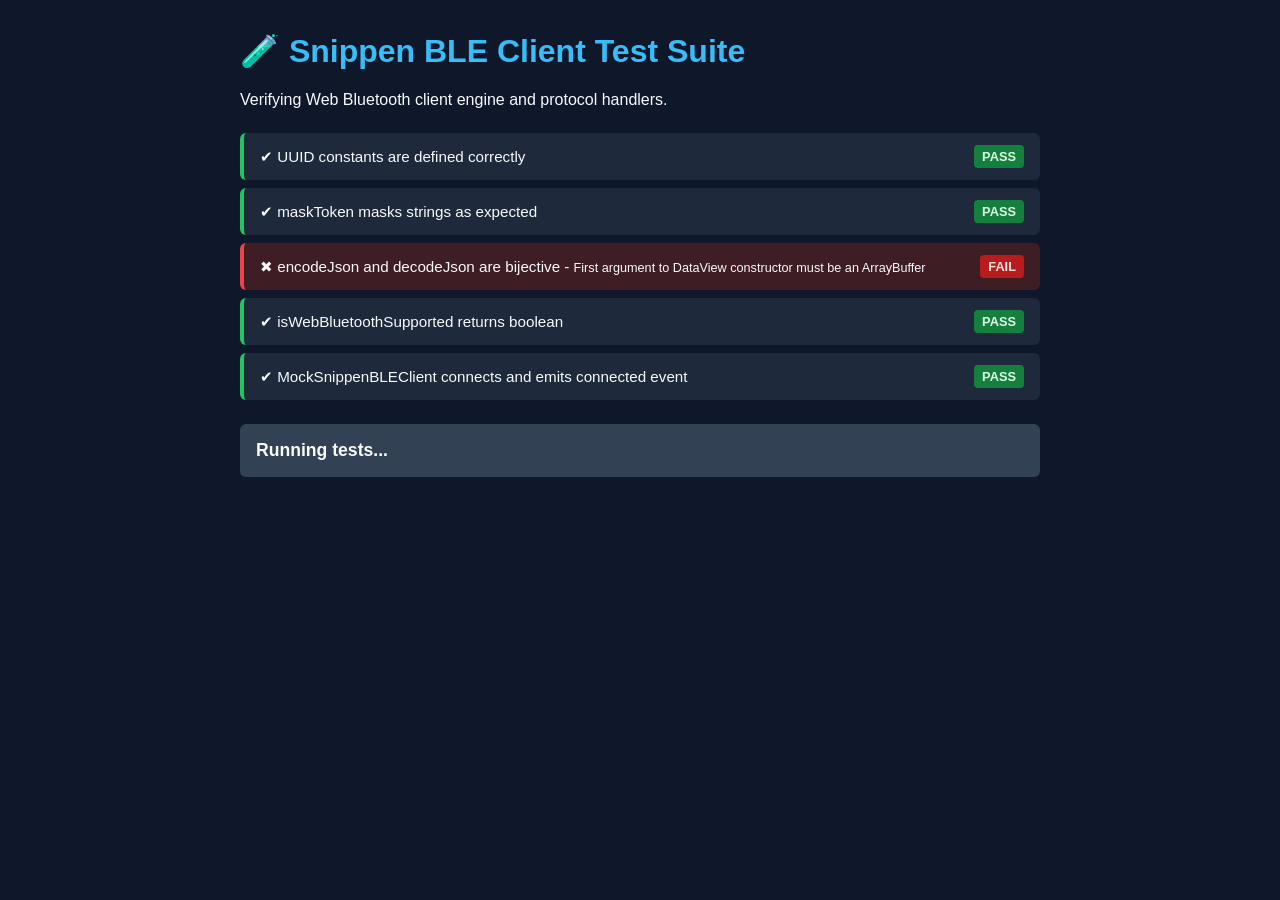
==== tools/web-config/test/test.html @ 7dfbb6be "(#71) Implement Web Bluetooth PWA core BLE engine and protocol handlers" ====
<!DOCTYPE html>
<html lang="en">
<head>
  <meta charset="UTF-8">
  <meta name="viewport" content="width=device-width, initial-scale=1.0">
  <title>Snippen BLE Client Tests</title>
  <style>
    body {
      font-family: -apple-system, BlinkMacSystemFont, 'Segoe UI', Roboto, sans-serif;
      max-width: 800px;
      margin: 2rem auto;
      padding: 0 1rem;
      background: #0f172a;
      color: #f8fafc;
    }
    h1 { color: #38bdf8; }
    .test-suite { margin-top: 1.5rem; }
    .test-case {
      padding: 0.75rem 1rem;
      margin-bottom: 0.5rem;
      border-radius: 6px;
      display: flex;
      justify-content: space-between;
      align-items: center;
      background: #1e293b;
      font-size: 0.95rem;
    }
    .test-case.pass { border-left: 4px solid #22c55e; }
    .test-case.fail { border-left: 4px solid #ef4444; background: #3f1d24; }
    .status-badge {
      font-weight: bold;
      font-size: 0.8rem;
      padding: 0.25rem 0.5rem;
      border-radius: 4px;
    }
    .status-badge.pass { background: #15803d; color: #dcfce7; }
    .status-badge.fail { background: #b91c1c; color: #fee2e2; }
    #summary {
      margin-top: 1.5rem;
      padding: 1rem;
      border-radius: 6px;
      font-weight: bold;
      font-size: 1.1rem;
      background: #334155;
    }
  </style>
</head>
<body>
  <h1>🧪 Snippen BLE Client Test Suite</h1>
  <p>Verifying Web Bluetooth client engine and protocol handlers.</p>
  <div id="results" class="test-suite"></div>
  <div id="summary">Running tests...</div>

  <script type="module">
    import {
      SERVICE_UUID,
      CHAR_CONFIG_UUID,
      CHAR_STATUS_UUID,
      CHAR_COMMAND_UUID,
      DEVICE_NAME_PREFIX,
      maskToken,
      encodeJson,
      decodeJson,
      isWebBluetoothSupported,
      SnippenBLEClient,
      MockSnippenBLEClient
    } from '../js/ble.js';

    const resultsEl = document.getElementById('results');
    const summaryEl = document.getElementById('summary');
    let passed = 0;
    let failed = 0;

    function assert(condition, message) {
      if (!condition) {
        throw new Error(message || 'Assertion failed');
      }
    }

    async function runTest(name, fn) {
      const row = document.createElement('div');
      row.className = 'test-case';
      try {
        await fn();
        passed++;
        row.classList.add('pass');
        row.innerHTML = `<span>✔ ${name}</span><span class="status-badge pass">PASS</span>`;
      } catch (err) {
        failed++;
        row.classList.add('fail');
        row.innerHTML = `<span>✖ ${name} - <small>${err.message}</small></span><span class="status-badge fail">FAIL</span>`;
        console.error(`Test failed: ${name}`, err);
      }
      resultsEl.appendChild(row);
    }

    async function runAll() {
      await runTest('UUID constants are defined correctly', () => {
        assert(SERVICE_UUID === '6e400001-b5a3-f393-e0a9-e50e24dcca9e', 'Invalid SERVICE_UUID');
        assert(CHAR_CONFIG_UUID === '6e400002-b5a3-f393-e0a9-e50e24dcca9e', 'Invalid CHAR_CONFIG_UUID');
        assert(CHAR_STATUS_UUID === '6e400003-b5a3-f393-e0a9-e50e24dcca9e', 'Invalid CHAR_STATUS_UUID');
        assert(CHAR_COMMAND_UUID === '6e400004-b5a3-f393-e0a9-e50e24dcca9e', 'Invalid CHAR_COMMAND_UUID');
        assert(DEVICE_NAME_PREFIX === 'Snippen-SMS', 'Invalid DEVICE_NAME_PREFIX');
      });

      await runTest('maskToken masks strings as expected', () => {
        assert(maskToken('') === '', 'Empty token should return empty');
        assert(maskToken('short') === '******', 'Short token (<=6 chars) should return asterisks');
        assert(maskToken('abcdefghij') === 'ab****ij', 'Standard token should mask middle characters');
      });

      await runTest('encodeJson and decodeJson are bijective', () => {
        const obj = { wifi_ssid: 'TestSSID', rssi: -45, active: true };
        const encoded = encodeJson(obj);
        assert(encoded instanceof Uint8Array, 'Should return Uint8Array');
        const decoded = decodeJson(encoded);
        assert(decoded.wifi_ssid === 'TestSSID', 'Decoded SSID mismatch');
        assert(decoded.rssi === -45, 'Decoded RSSI mismatch');
        assert(decoded.active === true, 'Decoded boolean mismatch');
      });

      await runTest('isWebBluetoothSupported returns boolean', () => {
        const sup = isWebBluetoothSupported();
        assert(typeof sup === 'boolean', 'Must return boolean');
      });

      await runTest('MockSnippenBLEClient connects and emits connected event', async () => {
        const client = new MockSnippenBLEClient();
        let eventFired = false;
        client.addEventListener('connected', (e) => {
          eventFired = true;
          assert(e.detail.deviceName.includes('Snippen-SMS'), 'Device name mismatch');
        });
        const details = await client.connect();
        assert(client.isConnected === true, 'Client should be marked connected');
        assert(eventFired === true, 'Connected event did not fire');
        assert(details.deviceId === 'mock-device-id', 'Device ID mismatch');
      });

      await runTest('MockSnippenBLEClient reads and writes config', async () => {
        const client = new MockSnippenBLEClient();
        await client.connect();
        const cfg = await client.readConfig();
        assert(cfg.wifi_ssid === 'Snippen-Local', 'Initial SSID mismatch');

        await client.writeConfig({ wifi_ssid: 'NewSSID', snippen_api_token: 'supersecrettoken123' });
        const updated = await client.readConfig();
        assert(updated.wifi_ssid === 'NewSSID', 'Updated SSID mismatch');
        assert(updated.snippen_api_token === 'su****23', 'Token should be masked');
      });

      await runTest('MockSnippenBLEClient runs scanWifi and testWifi commands', async () => {
        const client = new MockSnippenBLEClient();
        await client.connect();
        const networks = await client.scanWifi();
        assert(Array.isArray(networks) && networks.length > 0, 'Networks should be a non-empty array');
        assert(networks[0].ssid === 'Snippen-Local', 'Network SSID mismatch');

        const testRes = await client.testWifi('NewSSID', 'password123');
        assert(testRes.status === 'ok', 'Status should be ok');
        assert(testRes.connected === true, 'Should be connected');
        assert(testRes.ip === '192.168.1.142', 'IP should be present');
      });

      await runTest('MockSnippenBLEClient applyAndExit triggers disconnect', async () => {
        const client = new MockSnippenBLEClient();
        await client.connect();
        let disconnectFired = false;
        client.addEventListener('disconnected', () => {
          disconnectFired = true;
        });
        const res = await client.applyAndExit();
        assert(res.status === 'ok', 'Apply status should be ok');
        await new Promise((r) => setTimeout(r, 200));
        assert(client.isConnected === false, 'Should be disconnected');
        assert(disconnectFired === true, 'Disconnect event should have fired');
      });

      await runTest('SnippenBLEClient enforces connection check before commands', async () => {
        const client = new SnippenBLEClient();
        let threw = false;
        try {
          await client.scanWifi();
        } catch (err) {
          threw = true;
          assert(err.message.includes('Not connected'), 'Error message mismatch');
        }
        assert(threw, 'Should have thrown Not connected error');
      });

      summaryEl.textContent = `All tests completed: ${passed} passed, ${failed} failed.`;
      summaryEl.style.background = failed === 0 ? '#14532d' : '#7f1d1d';
    }

    runAll();
  </script>
</body>
</html>
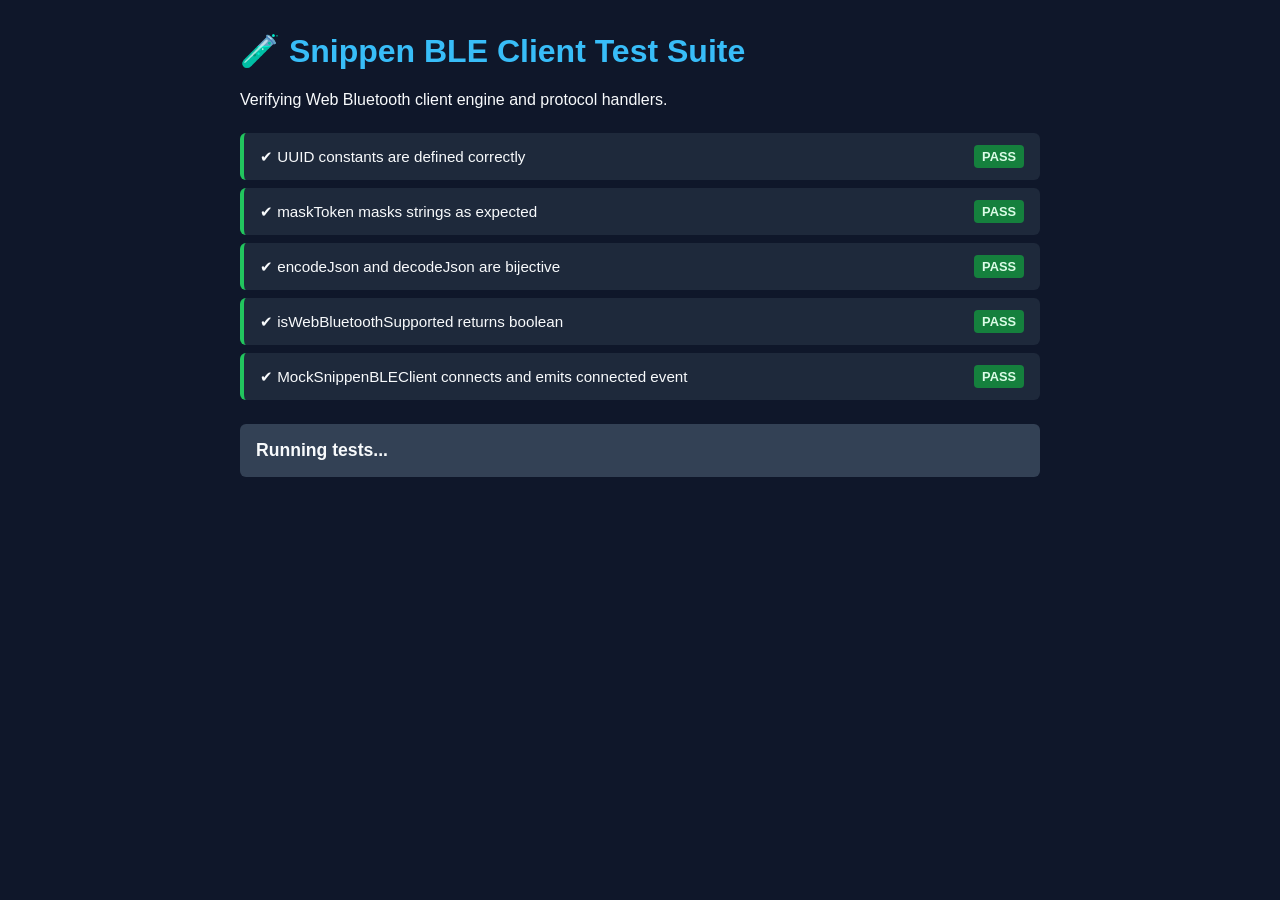
==== commit aaa5345e: "(#123) Fix decodeJson TypeError when decoding Uint8Array in BLE test suite" ====
--- a/tools/web-config/test/test.html
+++ b/tools/web-config/test/test.html
@@ -57,6 +57,7 @@
       CHAR_CONFIG_UUID,
       CHAR_STATUS_UUID,
       CHAR_COMMAND_UUID,
+      CHAR_LOGS_UUID,
       DEVICE_NAME_PREFIX,
       maskToken,
       encodeJson,
@@ -100,6 +101,7 @@
         assert(CHAR_CONFIG_UUID === '6e400002-b5a3-f393-e0a9-e50e24dcca9e', 'Invalid CHAR_CONFIG_UUID');
         assert(CHAR_STATUS_UUID === '6e400003-b5a3-f393-e0a9-e50e24dcca9e', 'Invalid CHAR_STATUS_UUID');
         assert(CHAR_COMMAND_UUID === '6e400004-b5a3-f393-e0a9-e50e24dcca9e', 'Invalid CHAR_COMMAND_UUID');
+        assert(CHAR_LOGS_UUID === '6e400005-b5a3-f393-e0a9-e50e24dcca9e', 'Invalid CHAR_LOGS_UUID');
         assert(DEVICE_NAME_PREFIX === 'Snippen-SMS', 'Invalid DEVICE_NAME_PREFIX');
       });
 
@@ -117,6 +119,15 @@
         assert(decoded.wifi_ssid === 'TestSSID', 'Decoded SSID mismatch');
         assert(decoded.rssi === -45, 'Decoded RSSI mismatch');
         assert(decoded.active === true, 'Decoded boolean mismatch');
+
+        // Verify DataView and ArrayBuffer inputs decode identically
+        const dv = new DataView(encoded.buffer, encoded.byteOffset, encoded.byteLength);
+        const fromDv = decodeJson(dv);
+        assert(fromDv.wifi_ssid === 'TestSSID', 'DataView SSID mismatch');
+
+        const ab = encoded.buffer;
+        const fromAb = decodeJson(ab);
+        assert(fromAb.wifi_ssid === 'TestSSID', 'ArrayBuffer SSID mismatch');
       });
 
       await runTest('isWebBluetoothSupported returns boolean', () => {
@@ -142,11 +153,18 @@
         await client.connect();
         const cfg = await client.readConfig();
         assert(cfg.wifi_ssid === 'Snippen-Local', 'Initial SSID mismatch');
-
-        await client.writeConfig({ wifi_ssid: 'NewSSID', snippen_api_token: 'supersecrettoken123' });
+        assert(cfg.call_forwarding_number === '+4792830575', 'Initial call forwarding number mismatch');
+        assert(cfg.call_reject_enabled === true, 'Call reject should be enabled by default');
+
+        await client.writeConfig({
+          wifi_ssid: 'NewSSID',
+          snippen_api_token: 'supersecrettoken123',
+          call_reject_enabled: false,
+        });
         const updated = await client.readConfig();
         assert(updated.wifi_ssid === 'NewSSID', 'Updated SSID mismatch');
         assert(updated.snippen_api_token === 'su****23', 'Token should be masked');
+        assert(updated.call_reject_enabled === false, 'Call reject should be false');
       });
 
       await runTest('MockSnippenBLEClient runs scanWifi and testWifi commands', async () => {
@@ -188,6 +206,34 @@
         assert(threw, 'Should have thrown Not connected error');
       });
 
+      await runTest('MockSnippenBLEClient supports live operations and log events', async () => {
+        const client = new MockSnippenBLEClient();
+        const logsReceived = [];
+        client.addEventListener('log', (e) => {
+          logsReceived.push(e.detail.line);
+        });
+
+        await client.connect();
+        await new Promise((r) => setTimeout(r, 150));
+        assert(logsReceived.length > 0, 'Should have received initial mock logs upon connect');
+
+        const opRes = await client.startOperations();
+        assert(opRes.status === 'ok', 'startOperations status should be ok');
+        assert(opRes.live_operations === true, 'live_operations should be true');
+
+        const logs = await client.getLogs(10);
+        assert(Array.isArray(logs) && logs.length > 0, 'getLogs should return non-empty array');
+
+        const stopRes = await client.stopOperations();
+        assert(stopRes.status === 'ok', 'stopOperations status should be ok');
+        assert(stopRes.live_operations === false, 'live_operations should be false');
+
+        await client.clearLogs();
+        const emptyLogs = await client.getLogs();
+        assert(emptyLogs.length === 0, 'Logs should be empty after clearLogs');
+        await client.disconnect();
+      });
+
       summaryEl.textContent = `All tests completed: ${passed} passed, ${failed} failed.`;
       summaryEl.style.background = failed === 0 ? '#14532d' : '#7f1d1d';
     }
